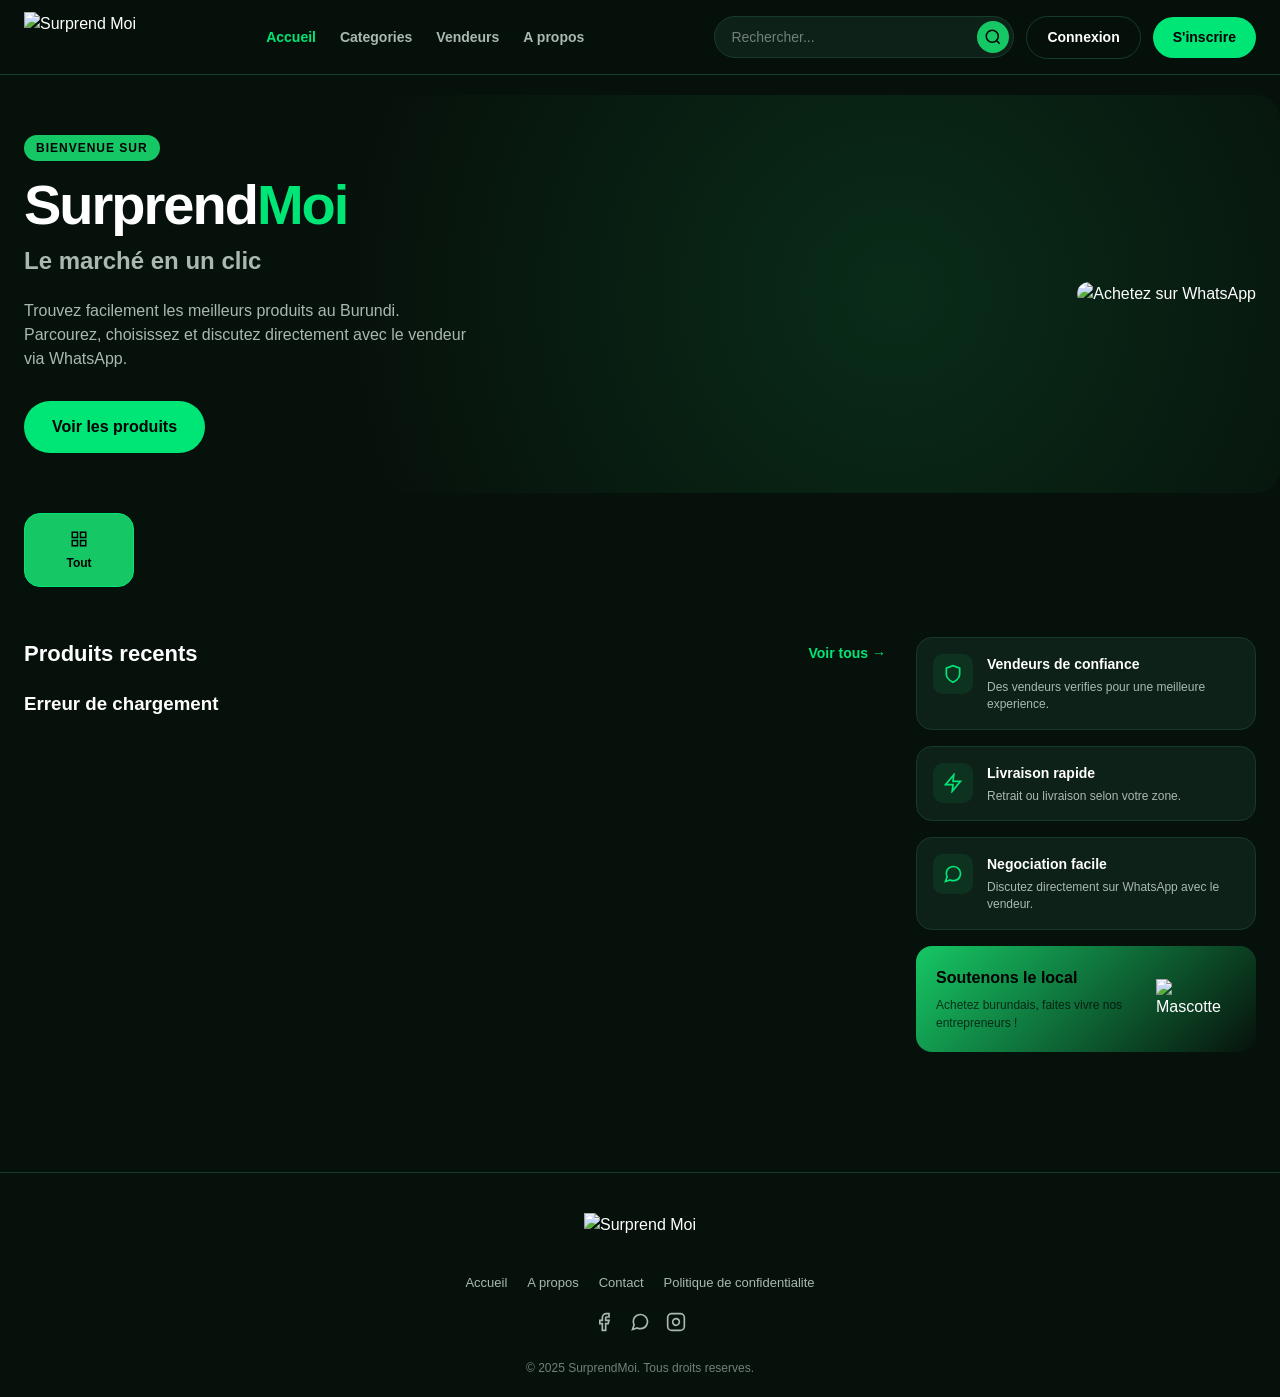
==== index.html @ 99bcdd09 "Interface mobile corrigee, PC intact" ====
<!DOCTYPE html>
<html lang="fr">
<head>
<meta charset="UTF-8">
<meta name="viewport" content="width=device-width, initial-scale=1.0">
<meta name="theme-color" content="#07110B">
<title>Surprend Moi - Le marché en un clic</title>
<link rel="stylesheet" href="css/style.css">
</head>
<body>

<!-- HEADER -->
<header class="header">
  <div class="header-container">
    <a href="index.html" class="brand">
      <img src="https://res.cloudinary.com/mtwv68nx/image/upload/w_150,q_auto,f_auto/v1792677426/mfd0dxaprxrc6u5pjmo9.png" alt="Surprend Moi" class="logo">
    </a>
    
    <nav class="nav-main">
      <a href="index.html" class="nav-link active">Accueil</a>
      <a href="index.html#produits" class="nav-link">Categories</a>
      <a href="vendeurs.html" class="nav-link">Vendeurs</a>
      <a href="a-propos.html" class="nav-link">A propos</a>
    </nav>

    <div class="header-actions">
      <div class="search-box">
        <input type="text" id="searchHeaderPC" placeholder="Rechercher...">
        <button class="search-btn">
          <svg width="18" height="18" viewBox="0 0 24 24" fill="none" stroke="currentColor" stroke-width="2"><circle cx="11" cy="11" r="8"></circle><line x1="21" y1="21" x2="16.65" y2="16.65"></line></svg>
        </button>
      </div>
      <a href="connexion.html" class="btn btn-ghost">Connexion</a>
      <a href="inscription.html" class="btn btn-primary">S'inscrire</a>
    </div>
  </div>
</header>

<!-- HERO -->
<section class="hero">
  <div class="hero-content">
    <span class="badge-welcome">Bienvenue sur</span>
    <h1 class="hero-title">Surprend<span>Moi</span></h1>
    <h2 class="hero-subtitle">Le marché en un clic</h2>
    <p class="hero-text">Trouvez facilement les meilleurs produits au Burundi. Parcourez, choisissez et discutez directement avec le vendeur via WhatsApp.</p>
    <a href="#produits" class="btn btn-primary btn-lg">Voir les produits</a>
  </div>
  <div class="hero-image-container">
    <img src="https://res.cloudinary.com/mtwv68nx/image/upload/w_600,q_auto,f_auto/v1792677047/tduy8ief1mq0lbec0etu.png" alt="Achetez sur WhatsApp" class="hero-image">
  </div>
</section>

<!-- RECHERCHE MOBILE (PERMANENTE) -->
<div class="mobile-search-container">
  <div class="mobile-search-box">
    <svg width="20" height="20" viewBox="0 0 24 24" fill="none" stroke="currentColor" stroke-width="2" style="margin-right: 10px;"><circle cx="11" cy="11" r="8"></circle><line x1="21" y1="21" x2="16.65" y2="16.65"></line></svg>
    <input type="text" id="searchHeaderMobile" placeholder="Rechercher un produit, une categorie...">
  </div>
</div>

<!-- CATEGORIES -->
<section class="categories-section">
  <div class="categories-scroll" id="categoriesList">
    <button class="cat-btn active" data-cat="Tout">
      <svg width="18" height="18" viewBox="0 0 24 24" fill="none" stroke="currentColor" stroke-width="2"><rect x="3" y="3" width="7" height="7"></rect><rect x="14" y="3" width="7" height="7"></rect><rect x="14" y="14" width="7" height="7"></rect><rect x="3" y="14" width="7" height="7"></rect></svg>
      <span>Tout</span>
    </button>
  </div>
</section>

<!-- MAIN CONTENT (Produits + Sidebar) -->
<main class="main-layout" id="produits">
  
  <div class="products-column">
    <div class="section-header">
      <h2 class="section-title">Produits recents</h2>
      <a href="index.html#produits" class="link-all">Voir tous →</a>
    </div>

    <div id="resultatCount" class="result-count"></div>
    
    <div id="produitsAccueil" class="produits-grid">
      <div class="loader"></div>
    </div>
    
    <div class="empty-state hidden" id="vide">
      <h3>Aucun produit trouve</h3>
    </div>
  </div>

  <!-- SIDEBAR (Desktop uniquement) -->
  <aside class="sidebar">
    <div class="info-card">
      <div class="info-icon">
        <svg width="20" height="20" viewBox="0 0 24 24" fill="none" stroke="#00E676" stroke-width="2"><path d="M12 22s8-4 8-10V5l-8-3-8 3v7c0 6 8 10 8 10z"></path></svg>
      </div>
      <div>
        <h4>Vendeurs de confiance</h4>
        <p>Des vendeurs verifies pour une meilleure experience.</p>
      </div>
    </div>
    
    <div class="info-card">
      <div class="info-icon">
        <svg width="20" height="20" viewBox="0 0 24 24" fill="none" stroke="#00E676" stroke-width="2"><polygon points="13 2 3 14 12 14 11 22 21 10 12 10 13 2"></polygon></svg>
      </div>
      <div>
        <h4>Livraison rapide</h4>
        <p>Retrait ou livraison selon votre zone.</p>
      </div>
    </div>

    <div class="info-card">
      <div class="info-icon">
        <svg width="20" height="20" viewBox="0 0 24 24" fill="none" stroke="#00E676" stroke-width="2"><path d="M21 11.5a8.38 8.38 0 0 1-.9 3.8 8.5 8.5 0 0 1-7.6 4.7 8.38 8.38 0 0 1-3.8-.9L3 21l1.9-5.7a8.38 8.38 0 0 1-.9-3.8 8.5 8.5 0 0 1 4.7-7.6 8.38 8.38 0 0 1 3.8-.9h.5a8.48 8.48 0 0 1 8 8v.5z"></path></svg>
      </div>
      <div>
        <h4>Negociation facile</h4>
        <p>Discutez directement sur WhatsApp avec le vendeur.</p>
      </div>
    </div>

    <div class="promo-card">
      <div class="promo-content">
        <h4>Soutenons le local</h4>
        <p>Achetez burundais, faites vivre nos entrepreneurs !</p>
      </div>
      <img src="https://res.cloudinary.com/mtwv68nx/image/upload/w_150,q_auto,f_auto/v1792677566/aenou7su1pmnwldmkzpd.png" alt="Mascotte" class="mascotte">
    </div>
  </aside>

</main>

<!-- FOOTER -->
<footer class="footer">
  <div class="footer-container">
    <div class="footer-brand">
      <img src="https://res.cloudinary.com/mtwv68nx/image/upload/w_120,q_auto,f_auto/v1792677426/mfd0dxaprxrc6u5pjmo9.png" alt="Surprend Moi" class="logo-footer">
    </div>
    <div class="footer-links">
      <a href="index.html">Accueil</a>
      <a href="a-propos.html">A propos</a>
      <a href="#">Contact</a>
      <a href="confidentialite.html">Politique de confidentialite</a>
    </div>
    <div class="footer-social">
      <a href="#"><svg width="20" height="20" viewBox="0 0 24 24" fill="none" stroke="currentColor" stroke-width="2"><path d="M18 2h-3a5 5 0 0 0-5 5v3H7v4h3v8h4v-8h3l1-4h-4V7a1 1 0 0 1 1-1h3z"></path></svg></a>
      <a href="#"><svg width="20" height="20" viewBox="0 0 24 24" fill="none" stroke="currentColor" stroke-width="2"><path d="M21 11.5a8.38 8.38 0 0 1-.9 3.8 8.5 8.5 0 0 1-7.6 4.7 8.38 8.38 0 0 1-3.8-.9L3 21l1.9-5.7a8.38 8.38 0 0 1-.9-3.8 8.5 8.5 0 0 1 4.7-7.6 8.38 8.38 0 0 1 3.8-.9h.5a8.48 8.48 0 0 1 8 8v.5z"></path></svg></a>
      <a href="#"><svg width="20" height="20" viewBox="0 0 24 24" fill="none" stroke="currentColor" stroke-width="2"><rect x="2" y="2" width="20" height="20" rx="5" ry="5"></rect><path d="M16 11.37A4 4 0 1 1 12.63 8 4 4 0 0 1 16 11.37z"></path><line x1="17.5" y1="6.5" x2="17.51" y2="6.5"></line></svg></a>
    </div>
    <div class="footer-copy">
      &copy; 2025 SurprendMoi. Tous droits reserves.
    </div>
  </div>
</footer>

<!-- MENU MOBILE (PERMANENT EN BAS) -->
<nav class="mobile-nav">
  <a href="index.html" class="active">
    <svg width="22" height="22" viewBox="0 0 24 24" fill="none" stroke="currentColor" stroke-width="2"><path d="M3 9l9-7 9 7v11a2 2 0 0 1-2 2H5a2 2 0 0 1-2-2z"></path><polyline points="9 22 9 12 15 12 15 22"></polyline></svg>
    Accueil
  </a>
  <a href="index.html#produits">
    <svg width="22" height="22" viewBox="0 0 24 24" fill="none" stroke="currentColor" stroke-width="2"><rect x="3" y="3" width="7" height="7"></rect><rect x="14" y="3" width="7" height="7"></rect><rect x="14" y="14" width="7" height="7"></rect><rect x="3" y="14" width="7" height="7"></rect></svg>
    Categories
  </a>
  <a href="vendeurs.html">
    <svg width="22" height="22" viewBox="0 0 24 24" fill="none" stroke="currentColor" stroke-width="2"><path d="M17 21v-2a4 4 0 0 0-4-4H5a4 4 0 0 0-4 4v2"></path><circle cx="9" cy="7" r="4"></circle><path d="M23 21v-2a4 4 0 0 0-3-3.87"></path><path d="M16 3.13a4 4 0 0 1 0 7.75"></path></svg>
    Vendeurs
  </a>
  <a href="a-propos.html">
    <svg width="22" height="22" viewBox="0 0 24 24" fill="none" stroke="currentColor" stroke-width="2"><circle cx="12" cy="12" r="10"></circle><line x1="12" y1="16" x2="12" y2="12"></line><line x1="12" y1="8" x2="12.01" y2="8"></line></svg>
    A propos
  </a>
</nav>

<script src="js/config.js"></script>
<script src="js/track.js"></script>
<script src="js/auth.js"></script>
<script src="js/produits.js"></script>
<script src="js/app.js"></script>
<script>
  (function () {
    var tousLesProduits = [];
    var grid = document.getElementById('produitsAccueil');
    var vide = document.getElementById('vide');
    var count = document.getElementById('resultatCount');
    var inputPC = document.getElementById('searchHeaderPC');
    var inputMobile = document.getElementById('searchHeaderMobile');
    var categorieActive = 'Tout';

    SM_PRODUITS.tousProduits().then(function (liste) {
      tousLesProduits = liste;
      remplirCategories(liste);
      afficher(liste);
    }).catch(function () {
      grid.innerHTML = '';
      vide.classList.remove('hidden');
      vide.querySelector('h3').textContent = 'Erreur de chargement';
    });

    function remplirCategories(liste) {
      var cats = {};
      for (var i = 0; i < liste.length; i++) {
        if (liste[i].categorie) cats[liste[i].categorie] = true;
      }
      var noms = Object.keys(cats).sort();
      var container = document.getElementById('categoriesList');
      
      for (var j = 0; j < noms.length; j++) {
        var btn = document.createElement('button');
        btn.className = 'cat-btn';
        btn.setAttribute('data-cat', noms[j]);
        btn.innerHTML = '<svg width="18" height="18" viewBox="0 0 24 24" fill="none" stroke="currentColor" stroke-width="2"><rect x="3" y="3" width="7" height="7"></rect><rect x="14" y="3" width="7" height="7"></rect><rect x="14" y="14" width="7" height="7"></rect><rect x="3" y="14" width="7" height="7"></rect></svg><span>' + noms[j] + '</span>';
        
        btn.addEventListener('click', function() {
          categorieActive = this.getAttribute('data-cat');
          majCatActive();
          rafraichir();
        });
        container.appendChild(btn);
      }
      
      container.querySelector('[data-cat="Tout"]').addEventListener('click', function() {
        categorieActive = 'Tout';
        majCatActive();
        rafraichir();
      });
    }

    function majCatActive() {
      var btns = document.querySelectorAll('.cat-btn');
      for (var i = 0; i < btns.length; i++) {
        if (btns[i].getAttribute('data-cat') === categorieActive) {
          btns[i].classList.add('active');
        } else {
          btns[i].classList.remove('active');
        }
      }
    }

    function filtrer() {
      var mot = '';
      if (inputMobile && window.getComputedStyle(inputMobile).display !== 'none') {
        mot = inputMobile.value.trim().toLowerCase();
      } else if (inputPC) {
        mot = inputPC.value.trim().toLowerCase();
      }

      return tousLesProduits.filter(function (p) {
        if (mot) {
          var nom = (p.nom || '').toLowerCase();
          var desc = (p.description || '').toLowerCase();
          var boutique = (p.boutique || '').toLowerCase();
          if (nom.indexOf(mot) === -1 && desc.indexOf(mot) === -1 && boutique.indexOf(mot) === -1) return false;
        }
        if (categorieActive !== 'Tout' && p.categorie !== categorieActive) return false;
        return true;
      });
    }

    function afficher(liste) {
      grid.innerHTML = '';
      if (!liste.length) {
        vide.classList.remove('hidden');
        count.textContent = '';
        return;
      }
      vide.classList.add('hidden');
      count.textContent = liste.length + ' produit' + (liste.length > 1 ? 's' : '') + ' trouve' + (liste.length > 1 ? 's' : '');
      
      var max = Math.min(liste.length, 8);
      for (var i = 0; i < max; i++) {
        grid.appendChild(SM_APP.creerCarteProduit(liste[i]));
      }
    }

    function rafraichir() {
      afficher(filtrer());
    }

    if (inputPC) inputPC.addEventListener('input', rafraichir);
    if (inputMobile) inputMobile.addEventListener('input', rafraichir);
  })();
</script>
</body>
</html>
---- css/style.css ----
/* ==================== IDENTITÉ VISUELLE ==================== */
* {
  margin: 0;
  padding: 0;
  box-sizing: border-box;
  -webkit-tap-highlight-color: transparent;
}

:root {
  --bg: #07110B;
  --surface: #0D2118;
  --surface-2: #0B1710;
  --border: #173B2A;
  --text: #FFFFFF;
  --text-soft: #AAB8B0;
  --text-mute: #718078;
  --accent-1: #16C765;
  --accent-2: #00E676;
  --danger: #ef4444;
  --radius: 16px;
}

html, body {
  background: var(--bg);
  color: var(--text);
  font-family: -apple-system, BlinkMacSystemFont, 'Segoe UI', Roboto, sans-serif;
  line-height: 1.5;
  min-height: 100vh;
  overflow-x: hidden;
  -webkit-font-smoothing: antialiased;
}

a { color: inherit; text-decoration: none; }
button { font-family: inherit; cursor: pointer; border: none; background: none; }
img { max-width: 100%; display: block; }

/* ==================== HEADER ==================== */
.header {
  position: sticky;
  top: 0;
  z-index: 100;
  background: rgba(7, 17, 11, 0.95);
  backdrop-filter: blur(12px);
  border-bottom: 1px solid var(--border);
  padding: 12px 0;
}

.header-container {
  max-width: 1400px;
  margin: 0 auto;
  padding: 0 24px;
  display: flex;
  align-items: center;
  justify-content: space-between;
  gap: 20px;
}

.logo {
  height: 50px;
  width: auto;
  object-fit: contain;
}

.nav-main {
  display: flex;
  gap: 24px;
  align-items: center;
}

.nav-link {
  font-size: 14px;
  font-weight: 600;
  color: var(--text-soft);
  transition: color 0.2s;
}

.nav-link:hover, .nav-link.active {
  color: var(--accent-2);
}

.header-actions {
  display: flex;
  align-items: center;
  gap: 12px;
}

.search-box {
  position: relative;
  display: flex;
  align-items: center;
  background: var(--surface);
  border: 1px solid var(--border);
  border-radius: 999px;
  padding: 4px 4px 4px 16px;
  width: 300px;
}

.search-box input {
  background: transparent;
  border: none;
  color: #fff;
  font-size: 14px;
  outline: none;
  flex: 1;
}

.search-box input::placeholder { color: var(--text-mute); }

.search-btn {
  background: var(--accent-1);
  border-radius: 50%;
  width: 32px;
  height: 32px;
  display: flex;
  align-items: center;
  justify-content: center;
  color: #000;
  cursor: pointer;
}

.btn {
  display: inline-flex;
  align-items: center;
  justify-content: center;
  padding: 10px 20px;
  border-radius: 999px;
  font-size: 14px;
  font-weight: 700;
  transition: all 0.2s ease;
}

.btn-primary { background: var(--accent-2); color: #000; }
.btn-primary:hover { background: #4ade80; }
.btn-ghost { background: transparent; color: #fff; border: 1px solid var(--border); }
.btn-ghost:hover { background: var(--surface); }
.btn-lg { padding: 14px 28px; font-size: 16px; }

/* ==================== HERO (ORDINATEUR) ==================== */
.hero {
  position: relative;
  max-width: 1400px;
  margin: 0 auto;
  padding: 40px 24px;
  display: flex;
  align-items: center;
  justify-content: space-between;
  gap: 40px;
  background: radial-gradient(circle at 70% 50%, rgba(22, 199, 101, 0.15) 0%, transparent 60%);
  border-radius: 24px;
  margin-top: 20px;
  overflow: hidden;
}

.hero-content { flex: 1; max-width: 550px; }

.badge-welcome {
  display: inline-block;
  background: var(--accent-1);
  color: #000;
  font-size: 12px;
  font-weight: 700;
  padding: 4px 12px;
  border-radius: 999px;
  margin-bottom: 16px;
  text-transform: uppercase;
  letter-spacing: 1px;
}

.hero-title { font-size: 56px; font-weight: 900; letter-spacing: -2px; line-height: 1; margin-bottom: 10px; }
.hero-title span { color: var(--accent-2); }
.hero-subtitle { font-size: 24px; font-weight: 600; color: var(--text-soft); margin-bottom: 20px; }
.hero-text { font-size: 16px; color: var(--text-soft); margin-bottom: 30px; max-width: 450px; }

.hero-image-container { flex: 1; display: flex; justify-content: flex-end; }
.hero-image { max-width: 100%; height: auto; max-height: 400px; object-fit: contain; border-radius: 20px; }

/* ==================== CATEGORIES ==================== */
.categories-section { max-width: 1400px; margin: 20px auto; padding: 0 24px; }
.categories-scroll { display: flex; gap: 12px; overflow-x: auto; padding-bottom: 10px; scrollbar-width: none; }
.categories-scroll::-webkit-scrollbar { display: none; }

.cat-btn {
  display: flex;
  flex-direction: column;
  align-items: center;
  gap: 8px;
  background: var(--surface);
  border: 1px solid var(--border);
  border-radius: 16px;
  padding: 16px 24px;
  color: var(--text-soft);
  min-width: 110px;
  transition: all 0.2s ease;
  white-space: nowrap;
}

.cat-btn:hover { border-color: var(--accent-1); color: #fff; }
.cat-btn.active { background: var(--accent-1); border-color: var(--accent-2); color: #000; }
.cat-btn span { font-size: 12px; font-weight: 600; text-align: center; }

/* ==================== MAIN LAYOUT ==================== */
.main-layout {
  max-width: 1400px;
  margin: 0 auto;
  padding: 20px 24px 80px;
  display: grid;
  grid-template-columns: 1fr 340px;
  gap: 30px;
}

/* ==================== PRODUITS ==================== */
.section-header { display: flex; align-items: center; justify-content: space-between; margin-bottom: 20px; }
.section-title { font-size: 22px; font-weight: 800; display: flex; align-items: center; }
.link-all { color: var(--accent-2); font-size: 14px; font-weight: 600; }
.result-count { font-size: 13px; color: var(--text-mute); margin-bottom: 16px; }

.produits-grid { display: grid; grid-template-columns: repeat(4, 1fr); gap: 20px; }

.produit {
  background: var(--surface);
  border: 1px solid var(--border);
  border-radius: var(--radius);
  overflow: hidden;
  transition: transform 0.2s ease, border-color 0.2s ease;
  display: flex;
  flex-direction: column;
}

.produit:hover { transform: translateY(-4px); border-color: rgba(34, 197, 94, 0.4); }
.produit-media { position: relative; width: 100%; aspect-ratio: 1; overflow: hidden; background: var(--surface-2); }
.produit-img { width: 100%; height: 100%; object-fit: cover; transition: transform 0.4s ease; }
.produit:hover .produit-img { transform: scale(1.05); }

.badge-cat { position: absolute; top: 12px; left: 12px; background: var(--accent-1); color: #000; font-size: 10px; font-weight: 800; padding: 4px 10px; border-radius: 6px; text-transform: uppercase; letter-spacing: 0.5px; }
.badge-fav { position: absolute; top: 12px; right: 12px; background: rgba(0,0,0,0.5); border-radius: 50%; width: 30px; height: 30px; display: flex; align-items: center; justify-content: center; color: #fff; cursor: pointer; }
.badge-vendu { position: absolute; top: 12px; left: 12px; background: #f59e0b; color: #fff; font-size: 10px; font-weight: 800; padding: 4px 10px; border-radius: 6px; text-transform: uppercase; z-index: 2; }

.produit-info { padding: 16px; flex: 1; display: flex; flex-direction: column; }
.produit-nom { font-size: 15px; font-weight: 700; margin-bottom: 6px; line-height: 1.3; }
.produit-prix { font-size: 16px; font-weight: 900; color: var(--accent-2); margin-bottom: 10px; }
.produit-meta { display: flex; justify-content: space-between; font-size: 11px; color: var(--text-mute); margin-bottom: 16px; }

.produit-discuter { margin-top: auto; display: flex; align-items: center; justify-content: center; gap: 8px; background: var(--accent-1); color: #000; font-size: 13px; font-weight: 800; padding: 10px; border-radius: 10px; transition: background 0.2s; }
.produit-discuter:hover { background: var(--accent-2); }
.produit-discuter svg { width: 16px; height: 16px; }

/* ==================== SIDEBAR ==================== */
.sidebar { display: flex; flex-direction: column; gap: 16px; }
.info-card { display: flex; gap: 14px; background: var(--surface); border: 1px solid var(--border); border-radius: var(--radius); padding: 16px; }
.info-icon { background: rgba(22, 199, 101, 0.1); border-radius: 10px; width: 40px; height: 40px; display: flex; align-items: center; justify-content: center; flex-shrink: 0; }
.info-card h4 { font-size: 14px; font-weight: 700; margin-bottom: 4px; }
.info-card p { font-size: 12px; color: var(--text-soft); line-height: 1.4; }

.promo-card { display: flex; align-items: center; justify-content: space-between; background: linear-gradient(135deg, #16C765, #07110B); border-radius: var(--radius); padding: 20px; overflow: hidden; position: relative; }
.promo-content { flex: 1; z-index: 2; }
.promo-content h4 { font-size: 16px; font-weight: 800; margin-bottom: 6px; color: #000; }
.promo-content p { font-size: 12px; color: rgba(0,0,0,0.7); }
.mascotte { width: 80px; height: auto; object-fit: contain; margin-left: 10px; }

/* ==================== FOOTER ==================== */
.footer { border-top: 1px solid var(--border); padding: 40px 0 20px; margin-top: 40px; }
.footer-container { max-width: 1400px; margin: 0 auto; padding: 0 24px; display: flex; flex-direction: column; align-items: center; gap: 20px; }
.logo-footer { height: 40px; width: auto; }
.footer-links { display: flex; gap: 20px; flex-wrap: wrap; justify-content: center; }
.footer-links a { font-size: 13px; color: var(--text-soft); }
.footer-links a:hover { color: var(--accent-2); }
.footer-social { display: flex; gap: 16px; }
.footer-social a { color: var(--text-soft); }
.footer-social a:hover { color: var(--accent-2); }
.footer-copy { font-size: 12px; color: var(--text-mute); }

/* ==================== MOBILE NAVIGATION ==================== */
.mobile-nav { display: none; }

/* ==================== RESPONSIVE (MOBILE) ==================== */
@media (max-width: 768px) {
  /* Header Mobile */
  .header-container { padding: 0 16px; }
  .logo { height: 36px; }
  .nav-main, .search-box { display: none; }
  .header-actions .btn { padding: 8px 14px; font-size: 12px; }

  /* Hero Mobile (Image en background) */
  .hero {
    flex-direction: column;
    padding: 0;
    margin: 0;
    border-radius: 0;
    background: none;
    position: relative;
  }
  .hero-image-container {
    position: absolute;
    top: 0; left: 0; width: 100%; height: 100%;
    z-index: 1;
  }
  .hero-image { width: 100%; height: 100%; object-fit: cover; opacity: 0.35; max-height: none; border-radius: 0; }
  .hero-content {
    position: relative;
    z-index: 2;
    padding: 40px 20px;
    text-align: center;
    background: linear-gradient(to bottom, rgba(7,17,11,0.2) 0%, rgba(7,17,11,1) 100%);
    width: 100%;
    max-width: none;
  }
  .hero-title { font-size: 38px; }
  .hero-subtitle { font-size: 18px; }
  .hero-text { margin: 0 auto 20px; font-size: 14px; }
  .btn-lg { width: 100%; }

  /* Recherche Mobile Permanente */
  .mobile-search-container {
    display: block;
    padding: 0 16px;
    margin-top: -15px;
    position: relative;
    z-index: 10;
  }
  .mobile-search-box {
    display: flex;
    align-items: center;
    background: var(--surface);
    border: 1px solid var(--border);
    border-radius: 12px;
    padding: 12px 16px;
    box-shadow: 0 4px 15px rgba(0,0,0,0.5);
  }
  .mobile-search-box input { flex: 1; background: none; border: none; color: #fff; outline: none; font-size: 14px; }
  .mobile-search-box svg { color: var(--text-mute); }

  /* Categories Mobile */
  .categories-section { padding: 0 16px; margin: 20px 0; }
  .cat-btn { padding: 10px 16px; min-width: auto; flex-direction: row; gap: 8px; border-radius: 999px; }
  .cat-btn span { font-size: 13px; }

  /* Grille Produits Mobile */
  .main-layout { grid-template-columns: 1fr; padding: 0 16px 90px; }
  .sidebar { display: none; }
  .produits-grid { grid-template-columns: repeat(2, 1fr); gap: 12px; }
  .produit-info { padding: 10px; }
  .produit-nom { font-size: 13px; }
  .produit-prix { font-size: 14px; }
  .produit-discuter { font-size: 11px; padding: 8px; }

  /* Menu Bas Mobile Fixe */
  .mobile-nav {
    display: flex;
    position: fixed;
    bottom: 0; left: 0; right: 0;
    background: var(--bg);
    border-top: 1px solid var(--border);
    padding: 8px 0;
    z-index: 1000;
    justify-content: space-around;
  }
  .mobile-nav a {
    display: flex; flex-direction: column; align-items: center; gap: 4px;
    color: var(--text-mute); font-size: 10px; font-weight: 600; text-decoration: none;
  }
  .mobile-nav a.active { color: var(--accent-2); }
  
  .footer { padding-bottom: 80px; }
}

@media (min-width: 769px) {
  .mobile-search-container { display: none; }
}

@media (max-width: 1200px) {
  .produits-grid { grid-template-columns: repeat(3, 1fr); }
}

@media (max-width: 992px) {
  .main-layout { grid-template-columns: 1fr; }
  .sidebar { display: none; }
}
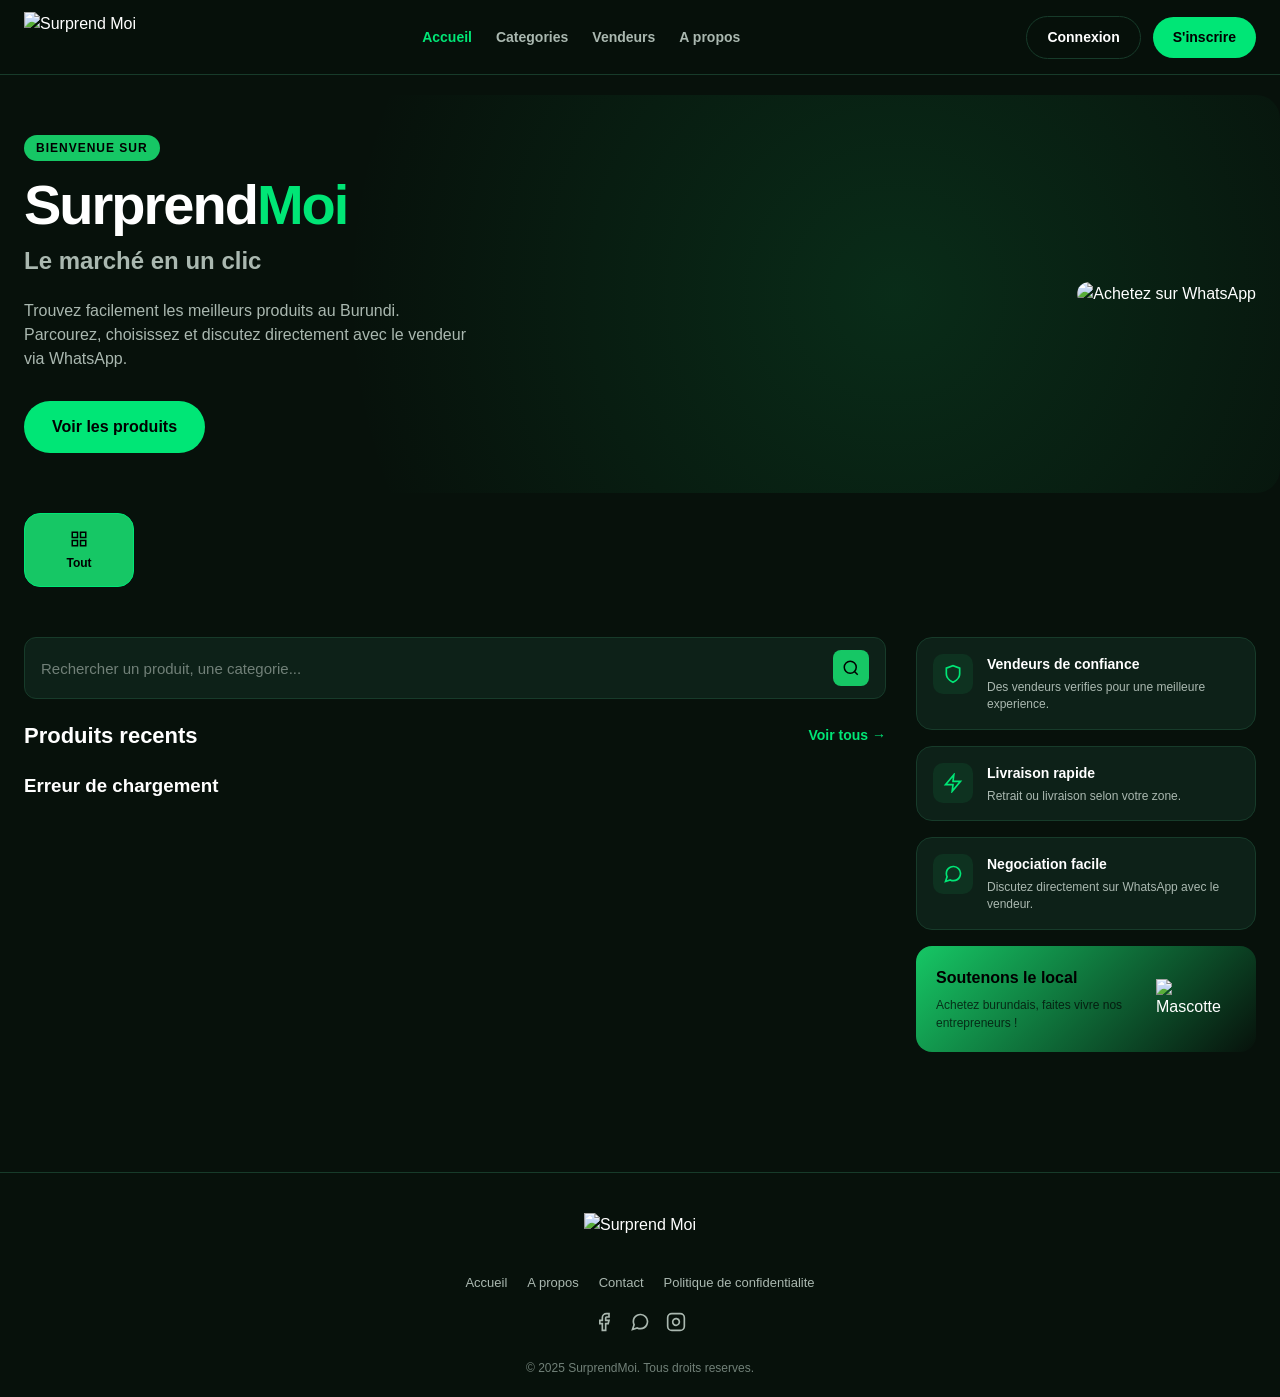
==== commit 96e55fb4: "Bouton Voir sur les cartess, bouton Discuter sur la page produit" ====
--- a/index.html
+++ b/index.html
@@ -24,12 +24,7 @@
     </nav>
 
     <div class="header-actions">
-      <div class="search-box">
-        <input type="text" id="searchHeaderPC" placeholder="Rechercher...">
-        <button class="search-btn">
-          <svg width="18" height="18" viewBox="0 0 24 24" fill="none" stroke="currentColor" stroke-width="2"><circle cx="11" cy="11" r="8"></circle><line x1="21" y1="21" x2="16.65" y2="16.65"></line></svg>
-        </button>
-      </div>
+      <!-- LA BARRE DE RECHERCHE PC A ETE RETIREE D'ICI -->
       <a href="connexion.html" class="btn btn-ghost">Connexion</a>
       <a href="inscription.html" class="btn btn-primary">S'inscrire</a>
     </div>
@@ -72,6 +67,17 @@
 <main class="main-layout" id="produits">
   
   <div class="products-column">
+    
+    <!-- NOUVELLE BARRE DE RECHERCHE POUR ORDINATEUR -->
+    <div class="desktop-search-wrapper">
+      <div class="desktop-search-box">
+        <input type="text" id="searchHeaderPC" placeholder="Rechercher un produit, une categorie...">
+        <button class="search-btn">
+          <svg width="18" height="18" viewBox="0 0 24 24" fill="none" stroke="currentColor" stroke-width="2"><circle cx="11" cy="11" r="8"></circle><line x1="21" y1="21" x2="16.65" y2="16.65"></line></svg>
+        </button>
+      </div>
+    </div>
+
     <div class="section-header">
       <h2 class="section-title">Produits recents</h2>
       <a href="index.html#produits" class="link-all">Voir tous →</a>
@@ -241,10 +247,11 @@
 
     function filtrer() {
       var mot = '';
-      if (inputMobile && window.getComputedStyle(inputMobile).display !== 'none') {
+      // Si la barre PC est visible (donc on est sur ordinateur)
+      if (inputPC && inputPC.offsetParent !== null) {
+        mot = inputPC.value.trim().toLowerCase();
+      } else if (inputMobile) {
         mot = inputMobile.value.trim().toLowerCase();
-      } else if (inputPC) {
-        mot = inputPC.value.trim().toLowerCase();
       }
 
       return tousLesProduits.filter(function (p) {
@@ -284,4 +291,4 @@
   })();
 </script>
 </body>
-</html>
+</html>
--- a/css/style.css
+++ b/css/style.css
@@ -1,263 +1,35 @@
 /* ==================== IDENTITÉ VISUELLE ==================== */
-* {
-  margin: 0;
-  padding: 0;
-  box-sizing: border-box;
-  -webkit-tap-highlight-color: transparent;
-}
-
+* { margin: 0; padding: 0; box-sizing: border-box; -webkit-tap-highlight-color: transparent; }
 :root {
-  --bg: #07110B;
-  --surface: #0D2118;
-  --surface-2: #0B1710;
-  --border: #173B2A;
-  --text: #FFFFFF;
-  --text-soft: #AAB8B0;
-  --text-mute: #718078;
-  --accent-1: #16C765;
-  --accent-2: #00E676;
-  --danger: #ef4444;
-  --radius: 16px;
-}
-
-html, body {
-  background: var(--bg);
-  color: var(--text);
-  font-family: -apple-system, BlinkMacSystemFont, 'Segoe UI', Roboto, sans-serif;
-  line-height: 1.5;
-  min-height: 100vh;
-  overflow-x: hidden;
-  -webkit-font-smoothing: antialiased;
-}
-
+  --bg: #07110B; --surface: #0D2118; --surface-2: #0B1710; --border: #173B2A;
+  --text: #FFFFFF; --text-soft: #AAB8B0; --text-mute: #718078;
+  --accent-1: #16C765; --accent-2: #00E676; --danger: #ef4444; --radius: 16px;
+}
+html, body { background: var(--bg); color: var(--text); font-family: -apple-system, BlinkMacSystemFont, 'Segoe UI', Roboto, sans-serif; line-height: 1.5; min-height: 100vh; overflow-x: hidden; -webkit-font-smoothing: antialiased; }
 a { color: inherit; text-decoration: none; }
 button { font-family: inherit; cursor: pointer; border: none; background: none; }
 img { max-width: 100%; display: block; }
 
-/* ==================== HEADER ==================== */
-.header {
-  position: sticky;
-  top: 0;
-  z-index: 100;
-  background: rgba(7, 17, 11, 0.95);
-  backdrop-filter: blur(12px);
-  border-bottom: 1px solid var(--border);
-  padding: 12px 0;
-}
-
-.header-container {
-  max-width: 1400px;
-  margin: 0 auto;
-  padding: 0 24px;
-  display: flex;
-  align-items: center;
-  justify-content: space-between;
-  gap: 20px;
-}
-
-.logo {
-  height: 50px;
-  width: auto;
-  object-fit: contain;
-}
-
-.nav-main {
-  display: flex;
-  gap: 24px;
-  align-items: center;
-}
-
-.nav-link {
-  font-size: 14px;
-  font-weight: 600;
-  color: var(--text-soft);
-  transition: color 0.2s;
-}
-
-.nav-link:hover, .nav-link.active {
-  color: var(--accent-2);
-}
-
-.header-actions {
-  display: flex;
-  align-items: center;
-  gap: 12px;
-}
-
-.search-box {
-  position: relative;
-  display: flex;
-  align-items: center;
-  background: var(--surface);
-  border: 1px solid var(--border);
-  border-radius: 999px;
-  padding: 4px 4px 4px 16px;
-  width: 300px;
-}
-
-.search-box input {
-  background: transparent;
-  border: none;
-  color: #fff;
-  font-size: 14px;
-  outline: none;
-  flex: 1;
-}
-
+/* ==================== HEADER & FOOTER ==================== */
+.header { position: sticky; top: 0; z-index: 100; background: rgba(7, 17, 11, 0.95); backdrop-filter: blur(12px); border-bottom: 1px solid var(--border); padding: 12px 0; }
+.header-container { max-width: 1400px; margin: 0 auto; padding: 0 24px; display: flex; align-items: center; justify-content: space-between; gap: 20px; }
+.logo { height: 50px; width: auto; object-fit: contain; }
+.nav-main { display: flex; gap: 24px; align-items: center; }
+.nav-link { font-size: 14px; font-weight: 600; color: var(--text-soft); transition: color 0.2s; }
+.nav-link:hover, .nav-link.active { color: var(--accent-2); }
+.header-actions { display: flex; align-items: center; gap: 12px; }
+.search-box { position: relative; display: flex; align-items: center; background: var(--surface); border: 1px solid var(--border); border-radius: 999px; padding: 4px 4px 4px 16px; width: 300px; }
+.search-box input { background: transparent; border: none; color: #fff; font-size: 14px; outline: none; flex: 1; }
 .search-box input::placeholder { color: var(--text-mute); }
-
-.search-btn {
-  background: var(--accent-1);
-  border-radius: 50%;
-  width: 32px;
-  height: 32px;
-  display: flex;
-  align-items: center;
-  justify-content: center;
-  color: #000;
-  cursor: pointer;
-}
-
-.btn {
-  display: inline-flex;
-  align-items: center;
-  justify-content: center;
-  padding: 10px 20px;
-  border-radius: 999px;
-  font-size: 14px;
-  font-weight: 700;
-  transition: all 0.2s ease;
-}
-
+.search-btn { background: var(--accent-1); border-radius: 50%; width: 32px; height: 32px; display: flex; align-items: center; justify-content: center; color: #000; cursor: pointer; }
+
+.btn { display: inline-flex; align-items: center; justify-content: center; padding: 10px 20px; border-radius: 999px; font-size: 14px; font-weight: 700; transition: all 0.2s ease; }
 .btn-primary { background: var(--accent-2); color: #000; }
 .btn-primary:hover { background: #4ade80; }
 .btn-ghost { background: transparent; color: #fff; border: 1px solid var(--border); }
 .btn-ghost:hover { background: var(--surface); }
 .btn-lg { padding: 14px 28px; font-size: 16px; }
 
-/* ==================== HERO (ORDINATEUR) ==================== */
-.hero {
-  position: relative;
-  max-width: 1400px;
-  margin: 0 auto;
-  padding: 40px 24px;
-  display: flex;
-  align-items: center;
-  justify-content: space-between;
-  gap: 40px;
-  background: radial-gradient(circle at 70% 50%, rgba(22, 199, 101, 0.15) 0%, transparent 60%);
-  border-radius: 24px;
-  margin-top: 20px;
-  overflow: hidden;
-}
-
-.hero-content { flex: 1; max-width: 550px; }
-
-.badge-welcome {
-  display: inline-block;
-  background: var(--accent-1);
-  color: #000;
-  font-size: 12px;
-  font-weight: 700;
-  padding: 4px 12px;
-  border-radius: 999px;
-  margin-bottom: 16px;
-  text-transform: uppercase;
-  letter-spacing: 1px;
-}
-
-.hero-title { font-size: 56px; font-weight: 900; letter-spacing: -2px; line-height: 1; margin-bottom: 10px; }
-.hero-title span { color: var(--accent-2); }
-.hero-subtitle { font-size: 24px; font-weight: 600; color: var(--text-soft); margin-bottom: 20px; }
-.hero-text { font-size: 16px; color: var(--text-soft); margin-bottom: 30px; max-width: 450px; }
-
-.hero-image-container { flex: 1; display: flex; justify-content: flex-end; }
-.hero-image { max-width: 100%; height: auto; max-height: 400px; object-fit: contain; border-radius: 20px; }
-
-/* ==================== CATEGORIES ==================== */
-.categories-section { max-width: 1400px; margin: 20px auto; padding: 0 24px; }
-.categories-scroll { display: flex; gap: 12px; overflow-x: auto; padding-bottom: 10px; scrollbar-width: none; }
-.categories-scroll::-webkit-scrollbar { display: none; }
-
-.cat-btn {
-  display: flex;
-  flex-direction: column;
-  align-items: center;
-  gap: 8px;
-  background: var(--surface);
-  border: 1px solid var(--border);
-  border-radius: 16px;
-  padding: 16px 24px;
-  color: var(--text-soft);
-  min-width: 110px;
-  transition: all 0.2s ease;
-  white-space: nowrap;
-}
-
-.cat-btn:hover { border-color: var(--accent-1); color: #fff; }
-.cat-btn.active { background: var(--accent-1); border-color: var(--accent-2); color: #000; }
-.cat-btn span { font-size: 12px; font-weight: 600; text-align: center; }
-
-/* ==================== MAIN LAYOUT ==================== */
-.main-layout {
-  max-width: 1400px;
-  margin: 0 auto;
-  padding: 20px 24px 80px;
-  display: grid;
-  grid-template-columns: 1fr 340px;
-  gap: 30px;
-}
-
-/* ==================== PRODUITS ==================== */
-.section-header { display: flex; align-items: center; justify-content: space-between; margin-bottom: 20px; }
-.section-title { font-size: 22px; font-weight: 800; display: flex; align-items: center; }
-.link-all { color: var(--accent-2); font-size: 14px; font-weight: 600; }
-.result-count { font-size: 13px; color: var(--text-mute); margin-bottom: 16px; }
-
-.produits-grid { display: grid; grid-template-columns: repeat(4, 1fr); gap: 20px; }
-
-.produit {
-  background: var(--surface);
-  border: 1px solid var(--border);
-  border-radius: var(--radius);
-  overflow: hidden;
-  transition: transform 0.2s ease, border-color 0.2s ease;
-  display: flex;
-  flex-direction: column;
-}
-
-.produit:hover { transform: translateY(-4px); border-color: rgba(34, 197, 94, 0.4); }
-.produit-media { position: relative; width: 100%; aspect-ratio: 1; overflow: hidden; background: var(--surface-2); }
-.produit-img { width: 100%; height: 100%; object-fit: cover; transition: transform 0.4s ease; }
-.produit:hover .produit-img { transform: scale(1.05); }
-
-.badge-cat { position: absolute; top: 12px; left: 12px; background: var(--accent-1); color: #000; font-size: 10px; font-weight: 800; padding: 4px 10px; border-radius: 6px; text-transform: uppercase; letter-spacing: 0.5px; }
-.badge-fav { position: absolute; top: 12px; right: 12px; background: rgba(0,0,0,0.5); border-radius: 50%; width: 30px; height: 30px; display: flex; align-items: center; justify-content: center; color: #fff; cursor: pointer; }
-.badge-vendu { position: absolute; top: 12px; left: 12px; background: #f59e0b; color: #fff; font-size: 10px; font-weight: 800; padding: 4px 10px; border-radius: 6px; text-transform: uppercase; z-index: 2; }
-
-.produit-info { padding: 16px; flex: 1; display: flex; flex-direction: column; }
-.produit-nom { font-size: 15px; font-weight: 700; margin-bottom: 6px; line-height: 1.3; }
-.produit-prix { font-size: 16px; font-weight: 900; color: var(--accent-2); margin-bottom: 10px; }
-.produit-meta { display: flex; justify-content: space-between; font-size: 11px; color: var(--text-mute); margin-bottom: 16px; }
-
-.produit-discuter { margin-top: auto; display: flex; align-items: center; justify-content: center; gap: 8px; background: var(--accent-1); color: #000; font-size: 13px; font-weight: 800; padding: 10px; border-radius: 10px; transition: background 0.2s; }
-.produit-discuter:hover { background: var(--accent-2); }
-.produit-discuter svg { width: 16px; height: 16px; }
-
-/* ==================== SIDEBAR ==================== */
-.sidebar { display: flex; flex-direction: column; gap: 16px; }
-.info-card { display: flex; gap: 14px; background: var(--surface); border: 1px solid var(--border); border-radius: var(--radius); padding: 16px; }
-.info-icon { background: rgba(22, 199, 101, 0.1); border-radius: 10px; width: 40px; height: 40px; display: flex; align-items: center; justify-content: center; flex-shrink: 0; }
-.info-card h4 { font-size: 14px; font-weight: 700; margin-bottom: 4px; }
-.info-card p { font-size: 12px; color: var(--text-soft); line-height: 1.4; }
-
-.promo-card { display: flex; align-items: center; justify-content: space-between; background: linear-gradient(135deg, #16C765, #07110B); border-radius: var(--radius); padding: 20px; overflow: hidden; position: relative; }
-.promo-content { flex: 1; z-index: 2; }
-.promo-content h4 { font-size: 16px; font-weight: 800; margin-bottom: 6px; color: #000; }
-.promo-content p { font-size: 12px; color: rgba(0,0,0,0.7); }
-.mascotte { width: 80px; height: auto; object-fit: contain; margin-left: 10px; }
-
-/* ==================== FOOTER ==================== */
 .footer { border-top: 1px solid var(--border); padding: 40px 0 20px; margin-top: 40px; }
 .footer-container { max-width: 1400px; margin: 0 auto; padding: 0 24px; display: flex; flex-direction: column; align-items: center; gap: 20px; }
 .logo-footer { height: 40px; width: auto; }
@@ -269,72 +41,127 @@
 .footer-social a:hover { color: var(--accent-2); }
 .footer-copy { font-size: 12px; color: var(--text-mute); }
 
+/* ==================== HERO & CATEGORIES ==================== */
+.hero { position: relative; max-width: 1400px; margin: 0 auto; padding: 40px 24px; display: flex; align-items: center; justify-content: space-between; gap: 40px; background: radial-gradient(circle at 70% 50%, rgba(22, 199, 101, 0.15) 0%, transparent 60%); border-radius: 24px; margin-top: 20px; overflow: hidden; }
+.hero-content { flex: 1; max-width: 550px; }
+.badge-welcome { display: inline-block; background: var(--accent-1); color: #000; font-size: 12px; font-weight: 700; padding: 4px 12px; border-radius: 999px; margin-bottom: 16px; text-transform: uppercase; letter-spacing: 1px; }
+.hero-title { font-size: 56px; font-weight: 900; letter-spacing: -2px; line-height: 1; margin-bottom: 10px; }
+.hero-title span { color: var(--accent-2); }
+.hero-subtitle { font-size: 24px; font-weight: 600; color: var(--text-soft); margin-bottom: 20px; }
+.hero-text { font-size: 16px; color: var(--text-soft); margin-bottom: 30px; max-width: 450px; }
+.hero-image-container { flex: 1; display: flex; justify-content: flex-end; }
+.hero-image { max-width: 100%; height: auto; max-height: 400px; object-fit: contain; border-radius: 20px; }
+
+.categories-section { max-width: 1400px; margin: 20px auto; padding: 0 24px; }
+.categories-scroll { display: flex; gap: 12px; overflow-x: auto; padding-bottom: 10px; scrollbar-width: none; }
+.categories-scroll::-webkit-scrollbar { display: none; }
+.cat-btn { display: flex; flex-direction: column; align-items: center; gap: 8px; background: var(--surface); border: 1px solid var(--border); border-radius: 16px; padding: 16px 24px; color: var(--text-soft); min-width: 110px; transition: all 0.2s ease; white-space: nowrap; }
+.cat-btn:hover { border-color: var(--accent-1); color: #fff; }
+.cat-btn.active { background: var(--accent-1); border-color: var(--accent-2); color: #000; }
+.cat-btn span { font-size: 12px; font-weight: 600; text-align: center; }
+
+/* ==================== MAIN LAYOUT & PRODUCTS ==================== */
+.main-layout { max-width: 1400px; margin: 0 auto; padding: 20px 24px 80px; display: grid; grid-template-columns: 1fr 340px; gap: 30px; }
+.section-header { display: flex; align-items: center; justify-content: space-between; margin-bottom: 20px; }
+.section-title { font-size: 22px; font-weight: 800; display: flex; align-items: center; }
+.link-all { color: var(--accent-2); font-size: 14px; font-weight: 600; }
+.result-count { font-size: 13px; color: var(--text-mute); margin-bottom: 16px; }
+.produits-grid { display: grid; grid-template-columns: repeat(4, 1fr); gap: 20px; }
+.produit { background: var(--surface); border: 1px solid var(--border); border-radius: var(--radius); overflow: hidden; transition: transform 0.2s ease, border-color 0.2s ease; display: flex; flex-direction: column; }
+.produit:hover { transform: translateY(-4px); border-color: rgba(34, 197, 94, 0.4); }
+.produit-media { position: relative; width: 100%; aspect-ratio: 1; overflow: hidden; background: var(--surface-2); }
+.produit-img { width: 100%; height: 100%; object-fit: cover; transition: transform 0.4s ease; }
+.produit:hover .produit-img { transform: scale(1.05); }
+.badge-cat { position: absolute; top: 12px; left: 12px; background: var(--accent-1); color: #000; font-size: 10px; font-weight: 800; padding: 4px 10px; border-radius: 6px; text-transform: uppercase; letter-spacing: 0.5px; }
+.badge-fav { position: absolute; top: 12px; right: 12px; background: rgba(0,0,0,0.5); border-radius: 50%; width: 30px; height: 30px; display: flex; align-items: center; justify-content: center; color: #fff; cursor: pointer; }
+.badge-vendu { position: absolute; top: 12px; left: 12px; background: #f59e0b; color: #fff; font-size: 10px; font-weight: 800; padding: 4px 10px; border-radius: 6px; text-transform: uppercase; z-index: 2; }
+.produit-info { padding: 16px; flex: 1; display: flex; flex-direction: column; }
+.produit-nom { font-size: 15px; font-weight: 700; margin-bottom: 6px; line-height: 1.3; }
+.produit-prix { font-size: 16px; font-weight: 900; color: var(--accent-2); margin-bottom: 10px; }
+.produit-meta { display: flex; justify-content: space-between; font-size: 11px; color: var(--text-mute); margin-bottom: 16px; }
+.produit-discuter { margin-top: auto; display: flex; align-items: center; justify-content: center; gap: 8px; background: var(--accent-1); color: #000; font-size: 13px; font-weight: 800; padding: 10px; border-radius: 10px; transition: background 0.2s; }
+.produit-discuter:hover { background: var(--accent-2); }
+
+/* ==================== SIDEBAR ==================== */
+.sidebar { display: flex; flex-direction: column; gap: 16px; }
+.info-card { display: flex; gap: 14px; background: var(--surface); border: 1px solid var(--border); border-radius: var(--radius); padding: 16px; }
+.info-icon { background: rgba(22, 199, 101, 0.1); border-radius: 10px; width: 40px; height: 40px; display: flex; align-items: center; justify-content: center; flex-shrink: 0; }
+.info-card h4 { font-size: 14px; font-weight: 700; margin-bottom: 4px; }
+.info-card p { font-size: 12px; color: var(--text-soft); line-height: 1.4; }
+.promo-card { display: flex; align-items: center; justify-content: space-between; background: linear-gradient(135deg, #16C765, #07110B); border-radius: var(--radius); padding: 20px; overflow: hidden; position: relative; }
+.promo-content { flex: 1; z-index: 2; }
+.promo-content h4 { font-size: 16px; font-weight: 800; margin-bottom: 6px; color: #000; }
+.promo-content p { font-size: 12px; color: rgba(0,0,0,0.7); }
+.mascotte { width: 80px; height: auto; object-fit: contain; margin-left: 10px; }
+
+/* ==================== FORMULAIRES (CONNEXION, INSCRIPTION) ==================== */
+.container-narrow { max-width: 480px; margin: 40px auto; padding: 0 20px 80px; }
+.card { background: var(--surface); border: 1px solid var(--border); border-radius: 24px; padding: 32px; box-shadow: 0 10px 30px rgba(0, 0, 0, 0.3); }
+.card-title { font-size: 24px; font-weight: 900; margin-bottom: 24px; color: #fff; text-align: center; }
+.form-group { margin-bottom: 20px; text-align: left; }
+.form-group label { display: block; font-size: 14px; font-weight: 700; margin-bottom: 8px; color: var(--text-soft); }
+.form-group input, .form-group textarea, .form-group select { width: 100%; padding: 14px 16px; border-radius: 12px; border: 1px solid var(--border); background: var(--bg); color: #fff; font-size: 15px; font-family: inherit; outline: none; transition: all 0.2s; }
+.form-group input:focus, .form-group textarea:focus, .form-group select:focus { border-color: var(--accent-2); box-shadow: 0 0 0 3px rgba(0, 230, 118, 0.1); }
+.form-group textarea { resize: vertical; min-height: 120px; }
+.form-hint { font-size: 12px; color: var(--text-mute); margin-top: 6px; }
+.alert { padding: 14px 16px; border-radius: 12px; font-size: 14px; font-weight: 600; margin: 20px 0; text-align: center; }
+.alert-success { background: rgba(34, 197, 94, 0.15); border: 1px solid rgba(34, 197, 94, 0.4); color: #4ade80; }
+.alert-error { background: rgba(239, 68, 68, 0.15); border: 1px solid rgba(239, 68, 68, 0.4); color: #f87171; }
+.hidden { display: none !important; }
+
+.choices { display: grid; grid-template-columns: 1fr; gap: 16px; margin-top: 24px; }
+.choice-card { background: var(--surface); border: 1px solid var(--border); border-radius: 20px; padding: 30px 24px; text-align: center; transition: all 0.2s ease; text-decoration: none; display: block; }
+.choice-card:hover { border-color: var(--accent-2); transform: translateY(-4px); }
+.choice-card h3 { font-size: 22px; font-weight: 900; margin-bottom: 10px; color: #fff; }
+.choice-card p { font-size: 14px; color: var(--text-soft); margin-bottom: 20px; }
+
+/* ==================== UPLOAD & DASHBOARDS ==================== */
+.upload-zone { border: 2px dashed var(--border); border-radius: 16px; padding: 40px 20px; text-align: center; cursor: pointer; transition: all 0.2s; background: var(--bg); color: var(--text-soft); display: flex; flex-direction: column; align-items: center; justify-content: center; }
+.upload-zone:hover { border-color: var(--accent-2); }
+.upload-zone input { display: none; }
+.upload-preview { max-width: 100%; max-height: 250px; border-radius: 12px; margin-top: 16px; object-fit: contain; }
+
+.stats-grid { display: grid; grid-template-columns: repeat(2, 1fr); gap: 16px; margin-bottom: 30px; }
+@media (min-width: 768px) { .stats-grid { grid-template-columns: repeat(5, 1fr); } }
+.stat-card { background: var(--surface); border: 1px solid var(--border); border-radius: 16px; padding: 20px; text-align: center; }
+.stat-num { font-size: 32px; font-weight: 900; color: var(--accent-2); margin-bottom: 5px; }
+.stat-label { font-size: 12px; color: var(--text-soft); text-transform: uppercase; font-weight: 600; }
+
+.table-wrap { overflow-x: auto; border-radius: 16px; border: 1px solid var(--border); background: var(--surface); margin-bottom: 30px; }
+table { width: 100%; border-collapse: collapse; font-size: 14px; }
+th, td { padding: 14px 16px; text-align: left; border-bottom: 1px solid var(--border); }
+th { color: var(--text-soft); font-size: 12px; text-transform: uppercase; font-weight: 700; background: var(--bg); }
+tbody tr:last-child td { border-bottom: none; }
+
 /* ==================== MOBILE NAVIGATION ==================== */
 .mobile-nav { display: none; }
+.mobile-search-container { display: none; }
 
 /* ==================== RESPONSIVE (MOBILE) ==================== */
 @media (max-width: 768px) {
-  /* Header Mobile */
   .header-container { padding: 0 16px; }
   .logo { height: 36px; }
   .nav-main, .search-box { display: none; }
   .header-actions .btn { padding: 8px 14px; font-size: 12px; }
 
-  /* Hero Mobile (Image en background) */
-  .hero {
-    flex-direction: column;
-    padding: 0;
-    margin: 0;
-    border-radius: 0;
-    background: none;
-    position: relative;
-  }
-  .hero-image-container {
-    position: absolute;
-    top: 0; left: 0; width: 100%; height: 100%;
-    z-index: 1;
-  }
+  .hero { flex-direction: column; padding: 0; margin: 0; border-radius: 0; background: none; position: relative; }
+  .hero-image-container { position: absolute; top: 0; left: 0; width: 100%; height: 100%; z-index: 1; }
   .hero-image { width: 100%; height: 100%; object-fit: cover; opacity: 0.35; max-height: none; border-radius: 0; }
-  .hero-content {
-    position: relative;
-    z-index: 2;
-    padding: 40px 20px;
-    text-align: center;
-    background: linear-gradient(to bottom, rgba(7,17,11,0.2) 0%, rgba(7,17,11,1) 100%);
-    width: 100%;
-    max-width: none;
-  }
+  .hero-content { position: relative; z-index: 2; padding: 40px 20px; text-align: center; background: linear-gradient(to bottom, rgba(7,17,11,0.2) 0%, rgba(7,17,11,1) 100%); width: 100%; max-width: none; }
   .hero-title { font-size: 38px; }
   .hero-subtitle { font-size: 18px; }
   .hero-text { margin: 0 auto 20px; font-size: 14px; }
   .btn-lg { width: 100%; }
 
-  /* Recherche Mobile Permanente */
-  .mobile-search-container {
-    display: block;
-    padding: 0 16px;
-    margin-top: -15px;
-    position: relative;
-    z-index: 10;
-  }
-  .mobile-search-box {
-    display: flex;
-    align-items: center;
-    background: var(--surface);
-    border: 1px solid var(--border);
-    border-radius: 12px;
-    padding: 12px 16px;
-    box-shadow: 0 4px 15px rgba(0,0,0,0.5);
-  }
+  .mobile-search-container { display: block; padding: 0 16px; margin-top: -15px; position: relative; z-index: 10; }
+  .mobile-search-box { display: flex; align-items: center; background: var(--surface); border: 1px solid var(--border); border-radius: 12px; padding: 12px 16px; box-shadow: 0 4px 15px rgba(0,0,0,0.5); }
   .mobile-search-box input { flex: 1; background: none; border: none; color: #fff; outline: none; font-size: 14px; }
   .mobile-search-box svg { color: var(--text-mute); }
 
-  /* Categories Mobile */
   .categories-section { padding: 0 16px; margin: 20px 0; }
   .cat-btn { padding: 10px 16px; min-width: auto; flex-direction: row; gap: 8px; border-radius: 999px; }
   .cat-btn span { font-size: 13px; }
 
-  /* Grille Produits Mobile */
   .main-layout { grid-template-columns: 1fr; padding: 0 16px 90px; }
   .sidebar { display: none; }
   .produits-grid { grid-template-columns: repeat(2, 1fr); gap: 12px; }
@@ -343,35 +170,100 @@
   .produit-prix { font-size: 14px; }
   .produit-discuter { font-size: 11px; padding: 8px; }
 
-  /* Menu Bas Mobile Fixe */
-  .mobile-nav {
-    display: flex;
-    position: fixed;
-    bottom: 0; left: 0; right: 0;
-    background: var(--bg);
-    border-top: 1px solid var(--border);
-    padding: 8px 0;
-    z-index: 1000;
-    justify-content: space-around;
-  }
-  .mobile-nav a {
-    display: flex; flex-direction: column; align-items: center; gap: 4px;
-    color: var(--text-mute); font-size: 10px; font-weight: 600; text-decoration: none;
-  }
+  .mobile-nav { display: flex; position: fixed; bottom: 0; left: 0; right: 0; background: var(--bg); border-top: 1px solid var(--border); padding: 8px 0; z-index: 1000; justify-content: space-around; }
+  .mobile-nav a { display: flex; flex-direction: column; align-items: center; gap: 4px; color: var(--text-mute); font-size: 10px; font-weight: 600; text-decoration: none; }
   .mobile-nav a.active { color: var(--accent-2); }
   
   .footer { padding-bottom: 80px; }
-}
-
-@media (min-width: 769px) {
-  .mobile-search-container { display: none; }
-}
-
-@media (max-width: 1200px) {
-  .produits-grid { grid-template-columns: repeat(3, 1fr); }
-}
-
-@media (max-width: 992px) {
-  .main-layout { grid-template-columns: 1fr; }
-  .sidebar { display: none; }
+  
+  .container-narrow { margin: 20px auto; padding: 0 16px 80px; }
+  .card { padding: 24px 20px; }
+}
+
+@media (max-width: 1200px) { .produits-grid { grid-template-columns: repeat(3, 1fr); } }
+@media (max-width: 992px) { .main-layout { grid-template-columns: 1fr; } .sidebar { display: none; } }
+
+/* ==================== BOUTON VOIR (SUR LES CARTES) ==================== */
+.produit-voir {
+  display: flex;
+  align-items: center;
+  justify-content: center;
+  background: rgba(22, 199, 101, 0.1);
+  color: var(--accent-2);
+  border: 1px solid var(--accent-1);
+  font-size: 13px;
+  font-weight: 800;
+  padding: 8px;
+  border-radius: 8px;
+  margin-top: auto;
+  transition: all 0.2s ease;
+}
+.produit-voir:hover {
+  background: var(--accent-1);
+  color: #000;
+}
+
+/* ==================== BOUTON DISCUTER (PAGE PRODUIT) ==================== */
+.btn-wa {
+  background: var(--accent-2);
+  color: #000;
+  padding: 16px;
+  border-radius: 12px;
+  font-weight: 800;
+  font-size: 16px;
+  display: flex;
+  justify-content: center;
+  align-items: center;
+  gap: 10px;
+  text-decoration: none;
+  width: 100%;
+}
+.btn-wa:hover {
+  background: #4ade80;
+}
+/* ==================== BARRE DE RECHERCHE PC (AU DESSUS DES PRODUITS) ==================== */
+.desktop-search-wrapper {
+  margin-bottom: 20px;
+}
+
+.desktop-search-box {
+  display: flex;
+  align-items: center;
+  background: var(--surface);
+  border: 1px solid var(--border);
+  border-radius: 12px;
+  padding: 12px 16px;
+  width: 100%;
+}
+
+.desktop-search-box input {
+  flex: 1;
+  background: transparent;
+  border: none;
+  color: #fff;
+  font-size: 15px;
+  outline: none;
+}
+
+.desktop-search-box input::placeholder {
+  color: var(--text-mute);
+}
+
+.desktop-search-box .search-btn {
+  background: var(--accent-1);
+  border-radius: 8px;
+  width: 36px;
+  height: 36px;
+  display: flex;
+  align-items: center;
+  justify-content: center;
+  color: #000;
+  cursor: pointer;
+}
+
+/* Cacher la recherche PC sur mobile */
+@media (max-width: 768px) {
+  .desktop-search-wrapper {
+    display: none;
+  }
 }
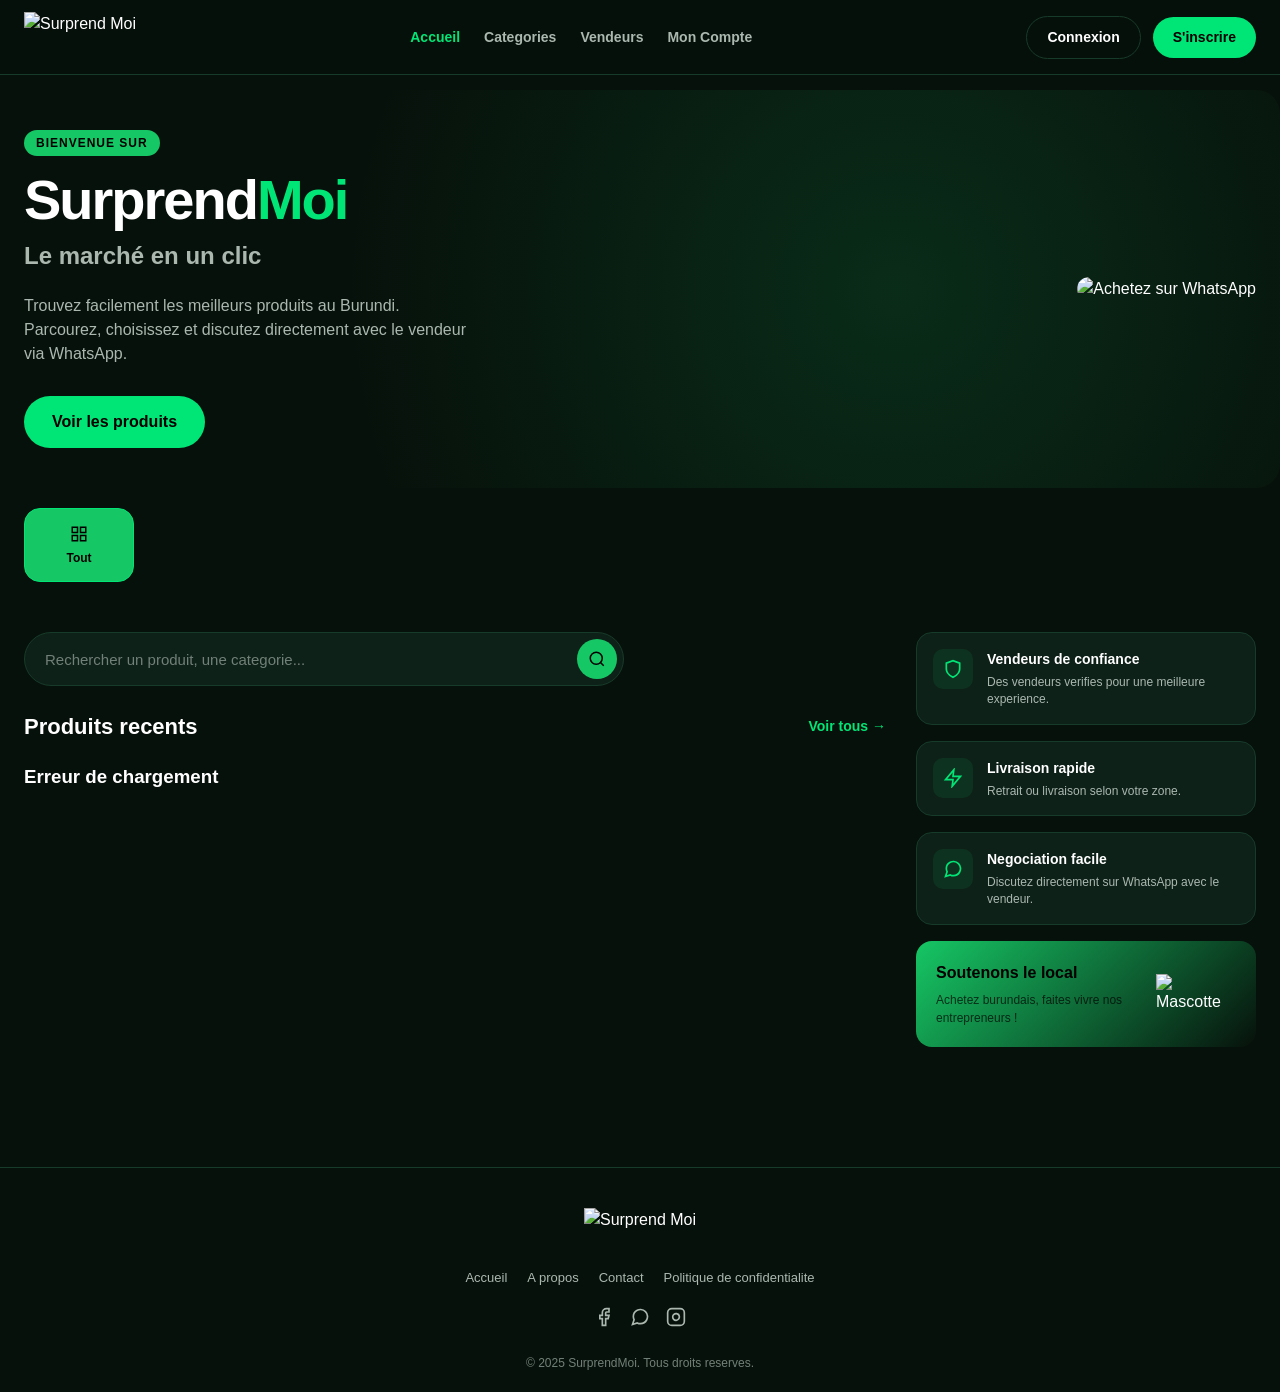
==== commit a8e89e81: "Bouton Voir sur les cartess, bouton Discuterr  la page produit" ====
--- a/index.html
+++ b/index.html
@@ -9,7 +9,7 @@
 </head>
 <body>
 
-<!-- HEADER -->
+<!-- HEADER (FIXE) -->
 <header class="header">
   <div class="header-container">
     <a href="index.html" class="brand">
@@ -20,11 +20,10 @@
       <a href="index.html" class="nav-link active">Accueil</a>
       <a href="index.html#produits" class="nav-link">Categories</a>
       <a href="vendeurs.html" class="nav-link">Vendeurs</a>
-      <a href="a-propos.html" class="nav-link">A propos</a>
+      <a href="mon-compte.html" class="nav-link">Mon Compte</a>
     </nav>
 
     <div class="header-actions">
-      <!-- LA BARRE DE RECHERCHE PC A ETE RETIREE D'ICI -->
       <a href="connexion.html" class="btn btn-ghost">Connexion</a>
       <a href="inscription.html" class="btn btn-primary">S'inscrire</a>
     </div>
@@ -68,7 +67,7 @@
   
   <div class="products-column">
     
-    <!-- NOUVELLE BARRE DE RECHERCHE POUR ORDINATEUR -->
+    <!-- BARRE DE RECHERCHE ORDINATEUR -->
     <div class="desktop-search-wrapper">
       <div class="desktop-search-box">
         <input type="text" id="searchHeaderPC" placeholder="Rechercher un produit, une categorie...">
@@ -174,9 +173,9 @@
     <svg width="22" height="22" viewBox="0 0 24 24" fill="none" stroke="currentColor" stroke-width="2"><path d="M17 21v-2a4 4 0 0 0-4-4H5a4 4 0 0 0-4 4v2"></path><circle cx="9" cy="7" r="4"></circle><path d="M23 21v-2a4 4 0 0 0-3-3.87"></path><path d="M16 3.13a4 4 0 0 1 0 7.75"></path></svg>
     Vendeurs
   </a>
-  <a href="a-propos.html">
-    <svg width="22" height="22" viewBox="0 0 24 24" fill="none" stroke="currentColor" stroke-width="2"><circle cx="12" cy="12" r="10"></circle><line x1="12" y1="16" x2="12" y2="12"></line><line x1="12" y1="8" x2="12.01" y2="8"></line></svg>
-    A propos
+  <a href="mon-compte.html">
+    <svg width="22" height="22" viewBox="0 0 24 24" fill="none" stroke="currentColor" stroke-width="2"><path d="M20 21v-2a4 4 0 0 0-4-4H8a4 4 0 0 0-4 4v2"></path><circle cx="12" cy="7" r="4"></circle></svg>
+    Mon Compte
   </a>
 </nav>
 
@@ -247,7 +246,6 @@
 
     function filtrer() {
       var mot = '';
-      // Si la barre PC est visible (donc on est sur ordinateur)
       if (inputPC && inputPC.offsetParent !== null) {
         mot = inputPC.value.trim().toLowerCase();
       } else if (inputMobile) {
--- a/css/style.css
+++ b/css/style.css
@@ -10,18 +10,24 @@
 button { font-family: inherit; cursor: pointer; border: none; background: none; }
 img { max-width: 100%; display: block; }
 
-/* ==================== HEADER & FOOTER ==================== */
-.header { position: sticky; top: 0; z-index: 100; background: rgba(7, 17, 11, 0.95); backdrop-filter: blur(12px); border-bottom: 1px solid var(--border); padding: 12px 0; }
+/* ==================== HEADER (FIXE ET PERMANENT) ==================== */
+.header { 
+  position: fixed; /* Fixé en haut */
+  top: 0; 
+  left: 0;
+  right: 0;
+  z-index: 1000; 
+  background: rgba(7, 17, 11, 0.95); 
+  backdrop-filter: blur(12px); 
+  border-bottom: 1px solid var(--border); 
+  padding: 12px 0; 
+}
 .header-container { max-width: 1400px; margin: 0 auto; padding: 0 24px; display: flex; align-items: center; justify-content: space-between; gap: 20px; }
 .logo { height: 50px; width: auto; object-fit: contain; }
 .nav-main { display: flex; gap: 24px; align-items: center; }
 .nav-link { font-size: 14px; font-weight: 600; color: var(--text-soft); transition: color 0.2s; }
 .nav-link:hover, .nav-link.active { color: var(--accent-2); }
 .header-actions { display: flex; align-items: center; gap: 12px; }
-.search-box { position: relative; display: flex; align-items: center; background: var(--surface); border: 1px solid var(--border); border-radius: 999px; padding: 4px 4px 4px 16px; width: 300px; }
-.search-box input { background: transparent; border: none; color: #fff; font-size: 14px; outline: none; flex: 1; }
-.search-box input::placeholder { color: var(--text-mute); }
-.search-btn { background: var(--accent-1); border-radius: 50%; width: 32px; height: 32px; display: flex; align-items: center; justify-content: center; color: #000; cursor: pointer; }
 
 .btn { display: inline-flex; align-items: center; justify-content: center; padding: 10px 20px; border-radius: 999px; font-size: 14px; font-weight: 700; transition: all 0.2s ease; }
 .btn-primary { background: var(--accent-2); color: #000; }
@@ -42,7 +48,8 @@
 .footer-copy { font-size: 12px; color: var(--text-mute); }
 
 /* ==================== HERO & CATEGORIES ==================== */
-.hero { position: relative; max-width: 1400px; margin: 0 auto; padding: 40px 24px; display: flex; align-items: center; justify-content: space-between; gap: 40px; background: radial-gradient(circle at 70% 50%, rgba(22, 199, 101, 0.15) 0%, transparent 60%); border-radius: 24px; margin-top: 20px; overflow: hidden; }
+/* On ajoute un margin-top pour compenser le header fixe */
+.hero { position: relative; max-width: 1400px; margin: 90px auto 0; padding: 40px 24px; display: flex; align-items: center; justify-content: space-between; gap: 40px; background: radial-gradient(circle at 70% 50%, rgba(22, 199, 101, 0.15) 0%, transparent 60%); border-radius: 24px; overflow: hidden; }
 .hero-content { flex: 1; max-width: 550px; }
 .badge-welcome { display: inline-block; background: var(--accent-1); color: #000; font-size: 12px; font-weight: 700; padding: 4px 12px; border-radius: 999px; margin-bottom: 16px; text-transform: uppercase; letter-spacing: 1px; }
 .hero-title { font-size: 56px; font-weight: 900; letter-spacing: -2px; line-height: 1; margin-bottom: 10px; }
@@ -79,8 +86,9 @@
 .produit-nom { font-size: 15px; font-weight: 700; margin-bottom: 6px; line-height: 1.3; }
 .produit-prix { font-size: 16px; font-weight: 900; color: var(--accent-2); margin-bottom: 10px; }
 .produit-meta { display: flex; justify-content: space-between; font-size: 11px; color: var(--text-mute); margin-bottom: 16px; }
-.produit-discuter { margin-top: auto; display: flex; align-items: center; justify-content: center; gap: 8px; background: var(--accent-1); color: #000; font-size: 13px; font-weight: 800; padding: 10px; border-radius: 10px; transition: background 0.2s; }
-.produit-discuter:hover { background: var(--accent-2); }
+
+.produit-voir { display: flex; align-items: center; justify-content: center; background: rgba(22, 199, 101, 0.1); color: var(--accent-2); border: 1px solid var(--accent-1); font-size: 13px; font-weight: 800; padding: 8px; border-radius: 8px; margin-top: auto; transition: all 0.2s ease; }
+.produit-voir:hover { background: var(--accent-1); color: #000; }
 
 /* ==================== SIDEBAR ==================== */
 .sidebar { display: flex; flex-direction: column; gap: 16px; }
@@ -94,8 +102,8 @@
 .promo-content p { font-size: 12px; color: rgba(0,0,0,0.7); }
 .mascotte { width: 80px; height: auto; object-fit: contain; margin-left: 10px; }
 
-/* ==================== FORMULAIRES (CONNEXION, INSCRIPTION) ==================== */
-.container-narrow { max-width: 480px; margin: 40px auto; padding: 0 20px 80px; }
+/* ==================== FORMULAIRES & PAGES ==================== */
+.container-narrow { max-width: 480px; margin: 100px auto 40px; padding: 0 20px 80px; } /* Marge top pour le header fixe */
 .card { background: var(--surface); border: 1px solid var(--border); border-radius: 24px; padding: 32px; box-shadow: 0 10px 30px rgba(0, 0, 0, 0.3); }
 .card-title { font-size: 24px; font-weight: 900; margin-bottom: 24px; color: #fff; text-align: center; }
 .form-group { margin-bottom: 20px; text-align: left; }
@@ -115,24 +123,66 @@
 .choice-card h3 { font-size: 22px; font-weight: 900; margin-bottom: 10px; color: #fff; }
 .choice-card p { font-size: 14px; color: var(--text-soft); margin-bottom: 20px; }
 
-/* ==================== UPLOAD & DASHBOARDS ==================== */
 .upload-zone { border: 2px dashed var(--border); border-radius: 16px; padding: 40px 20px; text-align: center; cursor: pointer; transition: all 0.2s; background: var(--bg); color: var(--text-soft); display: flex; flex-direction: column; align-items: center; justify-content: center; }
 .upload-zone:hover { border-color: var(--accent-2); }
 .upload-zone input { display: none; }
 .upload-preview { max-width: 100%; max-height: 250px; border-radius: 12px; margin-top: 16px; object-fit: contain; }
 
+/* ==================== STATS & TABLES ADMIN ==================== */
 .stats-grid { display: grid; grid-template-columns: repeat(2, 1fr); gap: 16px; margin-bottom: 30px; }
 @media (min-width: 768px) { .stats-grid { grid-template-columns: repeat(5, 1fr); } }
 .stat-card { background: var(--surface); border: 1px solid var(--border); border-radius: 16px; padding: 20px; text-align: center; }
 .stat-num { font-size: 32px; font-weight: 900; color: var(--accent-2); margin-bottom: 5px; }
 .stat-label { font-size: 12px; color: var(--text-soft); text-transform: uppercase; font-weight: 600; }
-
 .table-wrap { overflow-x: auto; border-radius: 16px; border: 1px solid var(--border); background: var(--surface); margin-bottom: 30px; }
 table { width: 100%; border-collapse: collapse; font-size: 14px; }
 th, td { padding: 14px 16px; text-align: left; border-bottom: 1px solid var(--border); }
 th { color: var(--text-soft); font-size: 12px; text-transform: uppercase; font-weight: 700; background: var(--bg); }
 tbody tr:last-child td { border-bottom: none; }
 
+/* ==================== BARRE DE RECHERCHE PC (AU DESSUS DES PRODUITS) ==================== */
+.desktop-search-wrapper {
+  margin-bottom: 24px;
+  display: flex;
+}
+.desktop-search-box {
+  display: flex;
+  align-items: center;
+  background: var(--surface);
+  border: 1px solid var(--border);
+  border-radius: 999px;
+  padding: 6px 6px 6px 20px;
+  width: 100%;
+  max-width: 600px;
+  transition: all 0.2s ease;
+}
+.desktop-search-box:focus-within {
+  border-color: var(--accent-1);
+  box-shadow: 0 0 0 3px rgba(22, 199, 101, 0.15);
+}
+.desktop-search-box input {
+  flex: 1;
+  background: transparent;
+  border: none;
+  color: #fff;
+  font-size: 15px;
+  outline: none;
+}
+.desktop-search-box input::placeholder { color: var(--text-mute); }
+.desktop-search-box .search-btn {
+  background: var(--accent-1);
+  border-radius: 50%;
+  width: 40px;
+  height: 40px;
+  display: flex;
+  align-items: center;
+  justify-content: center;
+  color: #000;
+  cursor: pointer;
+  transition: background 0.2s;
+}
+.desktop-search-box .search-btn:hover { background: var(--accent-2); }
+
 /* ==================== MOBILE NAVIGATION ==================== */
 .mobile-nav { display: none; }
 .mobile-search-container { display: none; }
@@ -141,10 +191,10 @@
 @media (max-width: 768px) {
   .header-container { padding: 0 16px; }
   .logo { height: 36px; }
-  .nav-main, .search-box { display: none; }
+  .nav-main { display: none; }
   .header-actions .btn { padding: 8px 14px; font-size: 12px; }
 
-  .hero { flex-direction: column; padding: 0; margin: 0; border-radius: 0; background: none; position: relative; }
+  .hero { flex-direction: column; padding: 0; margin: 60px 0 0; border-radius: 0; background: none; position: relative; } /* Marge top mobile */
   .hero-image-container { position: absolute; top: 0; left: 0; width: 100%; height: 100%; z-index: 1; }
   .hero-image { width: 100%; height: 100%; object-fit: cover; opacity: 0.35; max-height: none; border-radius: 0; }
   .hero-content { position: relative; z-index: 2; padding: 40px 20px; text-align: center; background: linear-gradient(to bottom, rgba(7,17,11,0.2) 0%, rgba(7,17,11,1) 100%); width: 100%; max-width: none; }
@@ -168,7 +218,8 @@
   .produit-info { padding: 10px; }
   .produit-nom { font-size: 13px; }
   .produit-prix { font-size: 14px; }
-  .produit-discuter { font-size: 11px; padding: 8px; }
+  .produit-voir { font-size: 11px; padding: 8px; }
+  .desktop-search-wrapper { display: none; }
 
   .mobile-nav { display: flex; position: fixed; bottom: 0; left: 0; right: 0; background: var(--bg); border-top: 1px solid var(--border); padding: 8px 0; z-index: 1000; justify-content: space-around; }
   .mobile-nav a { display: flex; flex-direction: column; align-items: center; gap: 4px; color: var(--text-mute); font-size: 10px; font-weight: 600; text-decoration: none; }
@@ -176,94 +227,9 @@
   
   .footer { padding-bottom: 80px; }
   
-  .container-narrow { margin: 20px auto; padding: 0 16px 80px; }
+  .container-narrow { margin: 80px auto 20px; padding: 0 16px 80px; }
   .card { padding: 24px 20px; }
 }
 
 @media (max-width: 1200px) { .produits-grid { grid-template-columns: repeat(3, 1fr); } }
-@media (max-width: 992px) { .main-layout { grid-template-columns: 1fr; } .sidebar { display: none; } }
-
-/* ==================== BOUTON VOIR (SUR LES CARTES) ==================== */
-.produit-voir {
-  display: flex;
-  align-items: center;
-  justify-content: center;
-  background: rgba(22, 199, 101, 0.1);
-  color: var(--accent-2);
-  border: 1px solid var(--accent-1);
-  font-size: 13px;
-  font-weight: 800;
-  padding: 8px;
-  border-radius: 8px;
-  margin-top: auto;
-  transition: all 0.2s ease;
-}
-.produit-voir:hover {
-  background: var(--accent-1);
-  color: #000;
-}
-
-/* ==================== BOUTON DISCUTER (PAGE PRODUIT) ==================== */
-.btn-wa {
-  background: var(--accent-2);
-  color: #000;
-  padding: 16px;
-  border-radius: 12px;
-  font-weight: 800;
-  font-size: 16px;
-  display: flex;
-  justify-content: center;
-  align-items: center;
-  gap: 10px;
-  text-decoration: none;
-  width: 100%;
-}
-.btn-wa:hover {
-  background: #4ade80;
-}
-/* ==================== BARRE DE RECHERCHE PC (AU DESSUS DES PRODUITS) ==================== */
-.desktop-search-wrapper {
-  margin-bottom: 20px;
-}
-
-.desktop-search-box {
-  display: flex;
-  align-items: center;
-  background: var(--surface);
-  border: 1px solid var(--border);
-  border-radius: 12px;
-  padding: 12px 16px;
-  width: 100%;
-}
-
-.desktop-search-box input {
-  flex: 1;
-  background: transparent;
-  border: none;
-  color: #fff;
-  font-size: 15px;
-  outline: none;
-}
-
-.desktop-search-box input::placeholder {
-  color: var(--text-mute);
-}
-
-.desktop-search-box .search-btn {
-  background: var(--accent-1);
-  border-radius: 8px;
-  width: 36px;
-  height: 36px;
-  display: flex;
-  align-items: center;
-  justify-content: center;
-  color: #000;
-  cursor: pointer;
-}
-
-/* Cacher la recherche PC sur mobile */
-@media (max-width: 768px) {
-  .desktop-search-wrapper {
-    display: none;
-  }
-}+@media (max-width: 992px) { .main-layout { grid-template-columns: 1fr; } .sidebar { display: none; } }
